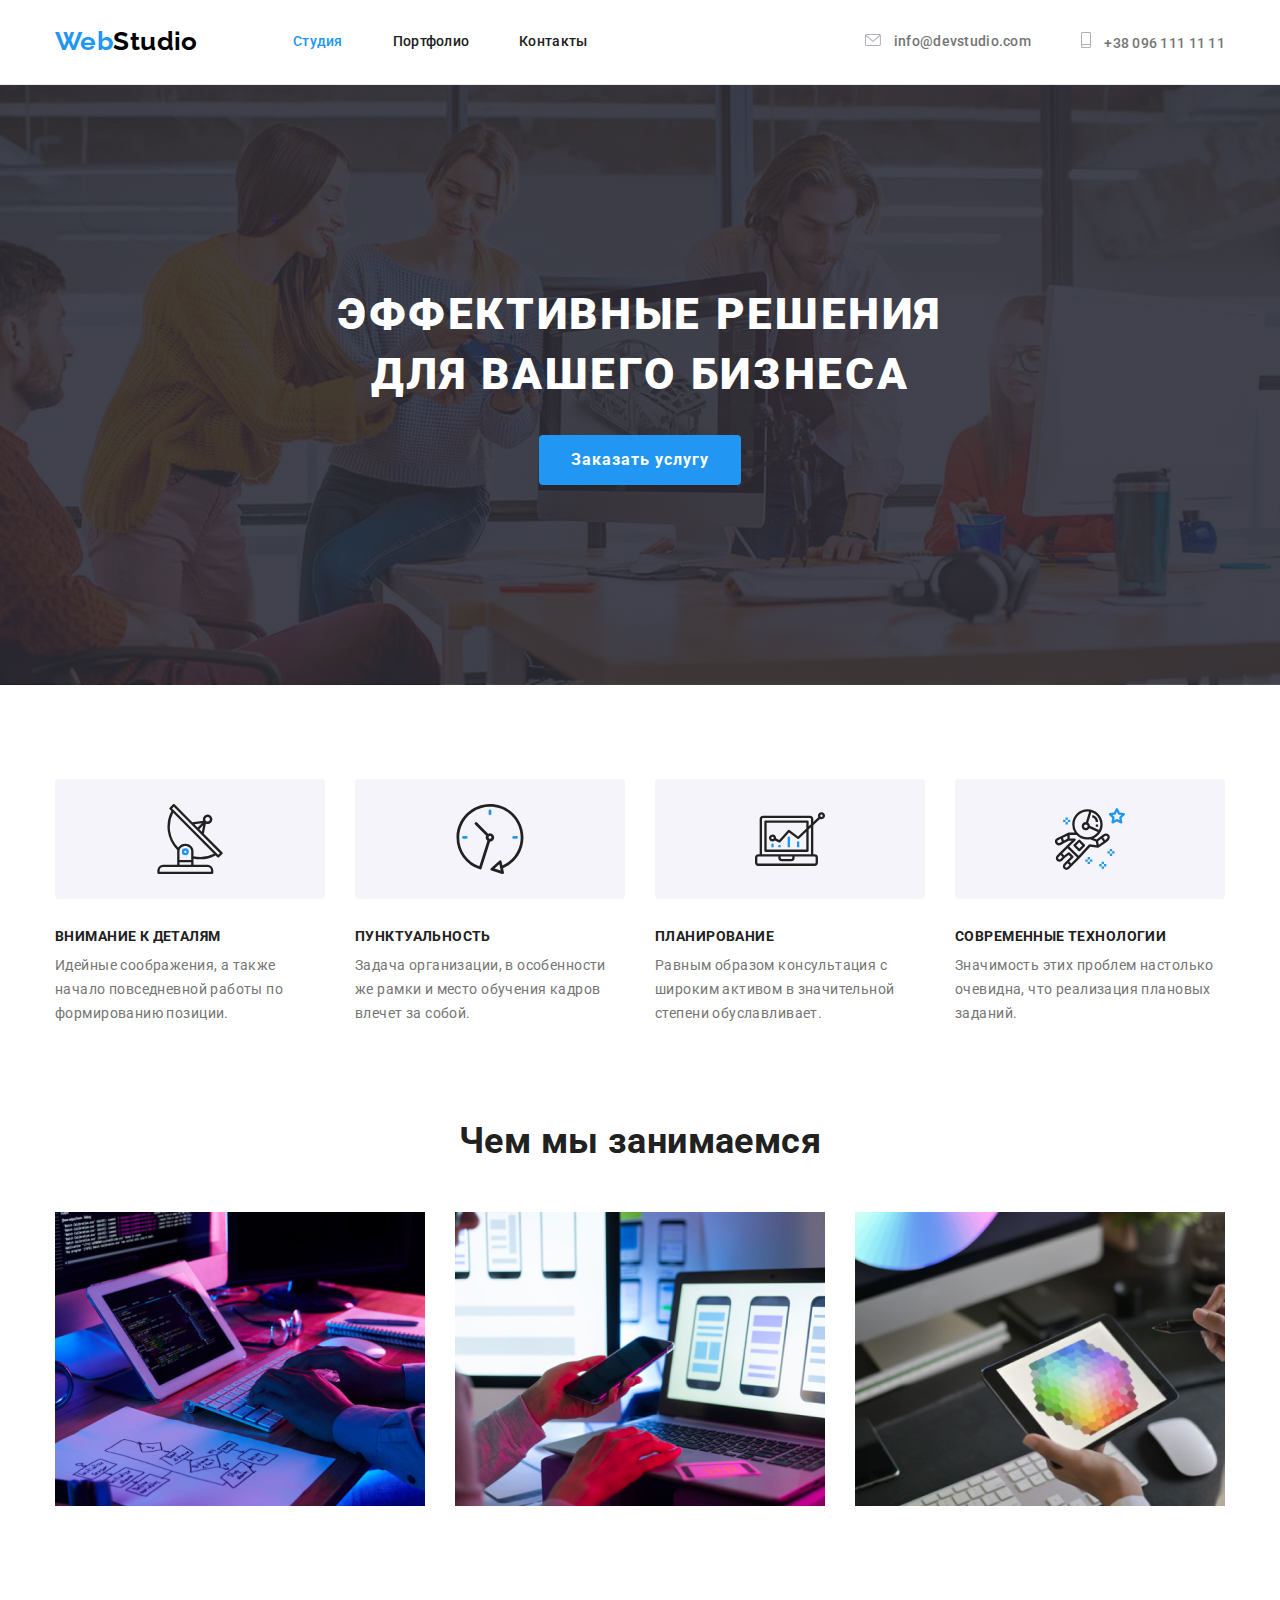
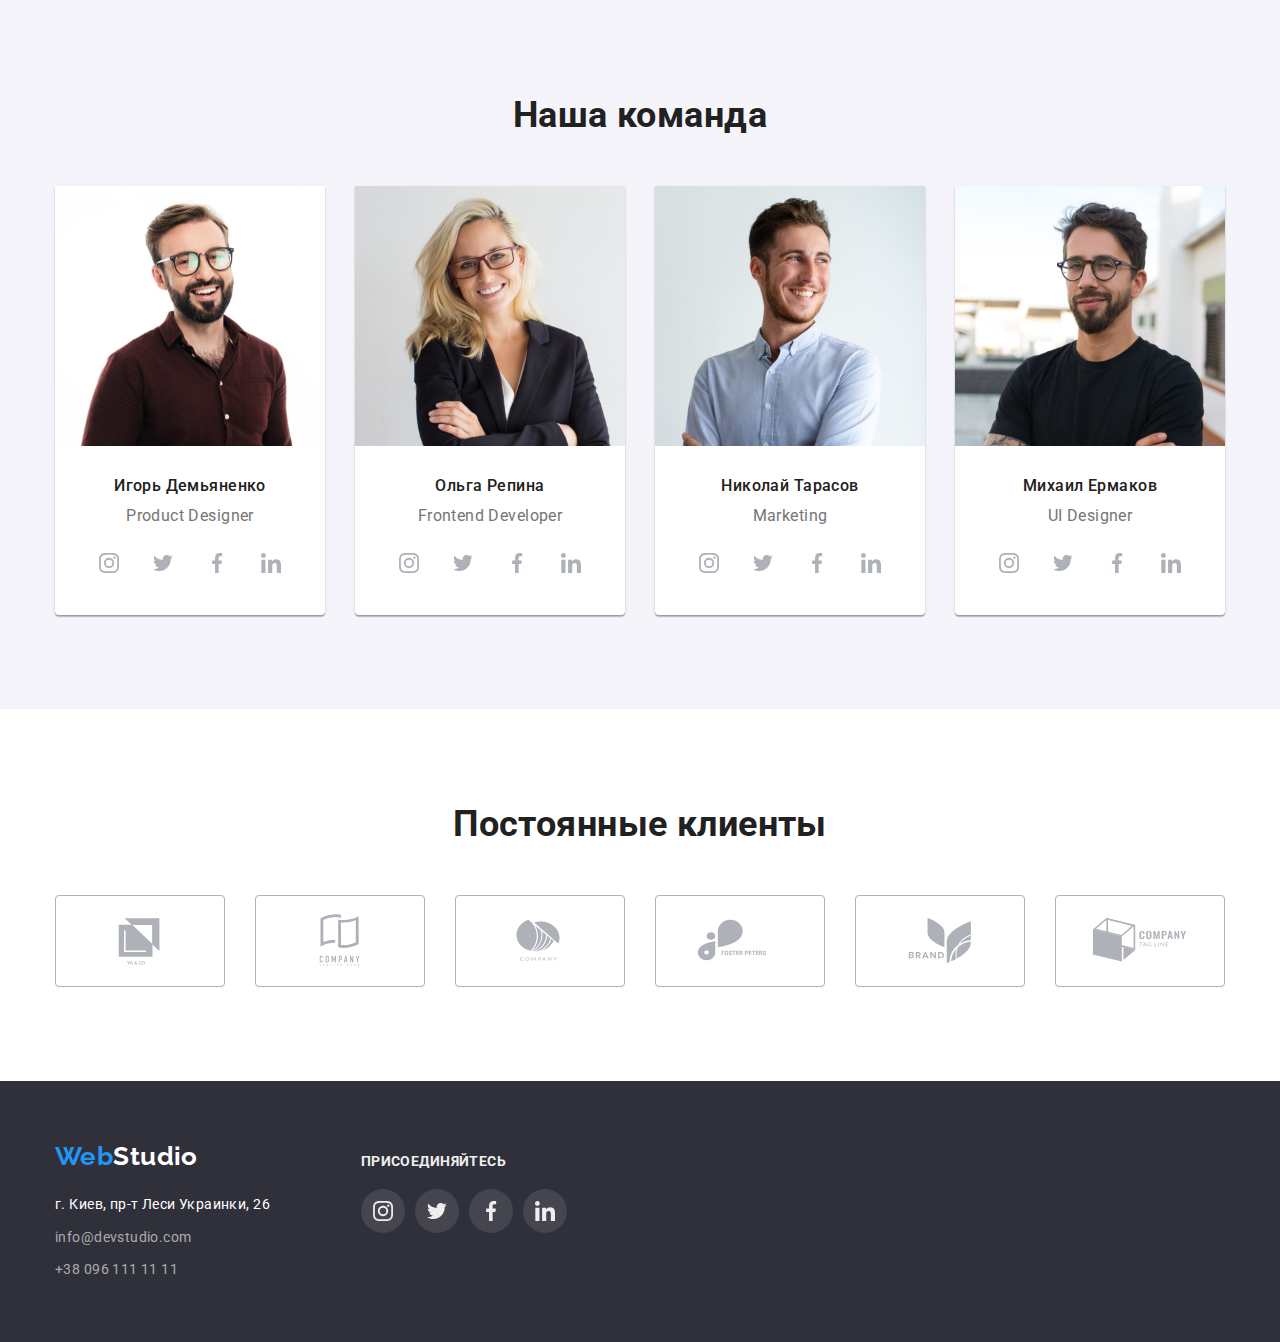
==== index.html @ 447cde43 "Оновив 22.06" ====
<!DOCTYPE html>
<html lang="ru">

<head>
  <meta charset="UTF-8">
  <meta http-equiv="X-UA-Compatible" content="IE=edge">
  <meta name="viewport" content="width=device-width, initial-scale=1.0">
  <title>Document</title>
  <style>
    @import url('https://fonts.googleapis.com/css2?family=Raleway:wght@700&family=Roboto:wght@400;500;700;900&display=swap');
  </style>
  <link rel="stylesheet"
    href="https://cdnjs.cloudflare.com/ajax/libs/modern-normalize/1.1.0/modern-normalize.min.css" />
  <link rel="stylesheet" href="./css/style.css" />
</head>

<body>
  <header class="header">
    <div class="container">
      <!-- Основная навигация -->
      <nav class="nav">
        <a class="logo link" href="./index.html"><span class="logo-text">Web</span>Studio</a>
        <ul class="list">
          <li class="item">
            <a class="link current" href="./index.html">Студия</a>
          </li>
          <li class="item">
            <a class="link" href="./portfolio.html">Портфолио</a>
          </li>
          <li class="item">
            <a class="link" href="#address">Контакты</a>
          </li>
        </ul>
      </nav>
      <ul class="contacts list">
        <li class="item">
          <a class="link" href="mailto:info@devstudio.com">
            <svg class="header-cont" aria-label="Електронна адреса" width="16px" height="12px">
              <use href="./images/icons.svg#icon-envelope"></use>
            </svg>
            info@devstudio.com
          </a>
        </li>
        <li class="item">
          <a class="link" href="tel:+380961111111"> <svg class="header-cont" aria-label="Телефон" width="10px"
              height="16px">
              <use href="./images/icons.svg#icon-smartphone"></use>
            </svg> +38 096 111 11 11</a>
        </li>
      </ul>
    </div>
  </header>
  <main>
    <!--Герой -->
    <section class="hero">
      <div class="container">
        <h1 class="hero-titel">
          Эффективные решения для вашего бизнеса
        </h1>
        <button class="button" type="button">Заказать услугу</button>
      </div>
    </section>
    <!-- Переваги -->
    <section class="section advantages">
      <div class="container">
        <h2 class="hidden">Наши приимущества</h2>
        <ul class="list card-set">
          <li class="item card-set-item">
            <div class="section-card-photo">
              <svg class="card-photo" aria-label="Антена" width="65px" height="70px">
                <use href="./images/icons.svg#icon-antenna"></use>
              </svg>
            </div>
            <h3 class="titel">Внимание к деталям</h3>
            <p class="text">
              Идейные соображения, а также начало повседневной работы по
              формированию позиции.
            </p>
          </li>
          <li class="item card-set-item">
            <div class="section-card-photo">
              <svg class="card-photo" aria-label="Годинник" width="67px" height="70px">
                <use href="./images/icons.svg#icon-clock"></use>
              </svg>
            </div>
            <h3 class="titel">Пунктуальность</h3>
            <p class="text">
              Задача организации, в особенности же рамки и место обучения кадров
              влечет за собой.
            </p>
          </li>
          <li class="item card-set-item">
            <div class="section-card-photo">
              <svg class="card-photo" aria-label="Компютер" width="70px" height="54px">
                <use href="./images/icons.svg#icon-diagram"></use>
              </svg>
            </div>
            <h3 class="titel">Планирование</h3>
            <p class="text">
              Равным образом консультация с широким активом в значительной
              степени обуславливает.
            </p>
          </li>
          <li class="item card-set-item">
            <div class="section-card-photo">
              <svg class="card-photo" aria-label="Астронавт" height="70px" width="70px">
                <use href="./images/icons.svg#icon-astronaut"></use>
              </svg>
            </div>
            <h3 class="titel">Современные технологии</h3>
            <p class="text">
              Значимость этих проблем настолько очевидна, что реализация
              плановых заданий.
            </p>
          </li>
        </ul>
      </div>
    </section>
    <!-- Чим ми займаємося-->
    <section class="section work">
      <div class="container">
        <h2 class="titel">Чем мы занимаемся</h2>
        <ul class="list card-list">
          <li class="item card-list-item">
            <img src="./img/img1.png" alt="Програмист за работой" width="370" height="294" />
          </li>
          <li class="item card-list-item">
            <img src="./img/img2.png" alt="Разработка приложений" width="370" height="294" />
          </li>
          <li class="item card-list-item">
            <img src="./img/img3.png" alt="Веб-дизайн" width="370" height="294" />
          </li>
        </ul>
      </div>
    </section>
    <!-- Команада -->
    <section class="section team">
      <div class="container">
        <h2 class="titel">Наша команда</h2>
        <ul class="list card-set">
          <li class="card card-set-item">
            <img src="./img/img2_4.jpg" alt="Игорь" width="270" />
            <h3 class="titel">Игорь Демьяненко</h3>
            <p class="text">Product Designer</p>

            <div class="info-link">

              <a class="link" href=" "> <svg class="customers-team" aria-label="instagram">
                  <use href="./images/icons.svg#icon-instagram-2"></use>
                </svg>
              </a>

              <a class="link" href=" "> <svg class="customers-team" aria-label="Twitter">
                  <use href="./images/icons.svg#icon-Group"></use>
                </svg>
              </a>

              <a class="link" href=" "> <svg class="customers-team" aria-label="facebook">
                  <use href="./images/icons.svg#icon-facebook"></use>
                </svg>
              </a>

              <a class="link" href=" "> <svg class="customers-team" aria-label="linkedin">
                  <use href="./images/icons.svg#icon-linkedin"></use>
                </svg>
              </a>
            </div>

          </li>

          <li class="card card-set-item">
            <img src="./img/img2_1.jpg" alt="Ольга" width="270" />
            <h3 class="titel">Ольга Репина</h3>
            <p class="text">Frontend Developer</p>

            <div class="info-link">

              <a class="link" href=" "> <svg class="customers-team" aria-label="instagram">
                  <use href="./images/icons.svg#icon-instagram-2"></use>
                </svg>
              </a>

              <a class="link" href=" "> <svg class="customers-team" aria-label="Twitter">
                  <use href="./images/icons.svg#icon-Group"></use>
                </svg>
              </a>

              <a class="link" href=" "> <svg class="customers-team" aria-label="facebook">
                  <use href="./images/icons.svg#icon-facebook"></use>
                </svg>
              </a>

              <a class="link" href=" "> <svg class="customers-team" aria-label="linkedin">
                  <use href="./images/icons.svg#icon-linkedin"></use>
                </svg>
              </a>
            </div>

          </li>
          <li class="card card-set-item">
            <img src="./img/img2_2.jpg" alt="Николай" width="270" />
            <h3 class="titel">Николай Тарасов</h3>
            <p class="text">Marketing</p>

            <div class="info-link">

              <a class="link" href=" "> <svg class="customers-team" aria-label="instagram">
                  <use href="./images/icons.svg#icon-instagram-2"></use>
                </svg>
              </a>

              <a class="link" href=" "> <svg class="customers-team" aria-label="Twitter">
                  <use href="./images/icons.svg#icon-Group"></use>
                </svg>
              </a>

              <a class="link" href=" "> <svg class="customers-team" aria-label="facebook">
                  <use href="./images/icons.svg#icon-facebook"></use>
                </svg>
              </a>

              <a class="link" href=" "> <svg class="customers-team" aria-label="linkedin">
                  <use href="./images/icons.svg#icon-linkedin"></use>
                </svg>
              </a>
            </div>

          </li>
          <li class="card card-set-item">
            <img src="./img/img2_3.jpg" alt="Михаил" width="270" />
            <h3 class="titel">Михаил Ермаков</h3>
            <p class="text">UI Designer</p>

            <div class="info-link">

              <a class="link" href=" "> <svg class="customers-team" aria-label="instagram">
                  <use href="./images/icons.svg#icon-instagram-2"></use>
                </svg>
              </a>

              <a class="link" href=" "> <svg class="customers-team" aria-label="Twitter">
                  <use href="./images/icons.svg#icon-Group"></use>
                </svg>
              </a>

              <a class="link" href=" "> <svg class="customers-team" aria-label="facebook">
                  <use href="./images/icons.svg#icon-facebook"></use>
                </svg>
              </a>

              <a class="link" href=" "> <svg class="customers-team" aria-label="linkedin">
                  <use href="./images/icons.svg#icon-linkedin"></use>
                </svg>
              </a>
            </div>

          </li>
        </ul>
      </div>
    </section>
    <section class="section customers">
      <div class="container">
        <h2 class="titel">Постоянные клиенты</h2>
        <ul class="list">
          <li class="item">
            <a class="link" href=" "> <svg class="customers-link" aria-label="Компанія" width="106px" height="60px">
                <use href="./images/icons.svg#icon-Logo-5"></use>
              </svg>
            </a>
          </li>

          <li class="item">
            <a class="link" href=" "> <svg class="customers-link" aria-label="Компанія" width="106px" height="60px">
                <use href="./images/icons.svg#icon-Logo-4"></use>
              </svg>
            </a>
          </li>

          <li class="item">
            <a class="link" href=" "> <svg class="customers-link" aria-label="Компанія" width="106px" height="60px">
                <use href="./images/icons.svg#icon-Logo-3"></use>
              </svg>
            </a>
          </li>

          <li class="item">
            <a class="link" href=" "> <svg class="customers-link" aria-label="Компанія" width="106px" height="60px">
                <use href="./images/icons.svg#icon-Logo-2"></use>
              </svg>
            </a>
          </li>

          <li class="item">
            <a class="link" href=" "> <svg class="customers-link" aria-label="Компанія" width="106px" height="60px">
                <use href="./images/icons.svg#icon-Logo-1"></use>
              </svg>
            </a>
          </li>

          <li class="item">
            <a class="link" href=" "> <svg class="customers-link" aria-label="Компанія" width="106px" height="60px">
                <use href="./images/icons.svg#icon-Logo"></use>
              </svg>
            </a>
          </li>

        </ul>
      </div>

    </section>
  </main>
  <!-- Футер сайта -->
  <footer class="footer">
    <div class="container">
      <!--Прихований заголовок-->
      <h2 class="hidden">Адрес</h2>
      <section class="footer-flex">
        <div class="footer-flex-block">
          <a class="logo link" href="./index.html"><span class="logo-text">Web</span>Studio</a>
          <address id="address" class="address">
            <p class="text">г. Киев, пр-т Леси Украинки, 26</p>
            <ul class="list">
              <li>
                <a class="link" href="mailto:info@devstudio.com">info@devstudio.com</a>
              </li>
              <li>
                <a class="link" href="tel:+380961111111">+38 096 111 11 11</a>
              </li>
            </ul>
          </address>
        </div>

        <div class="info-link">
          <h2 class="join">присоединяйтесь</h2>
          <ul class="social-links">
            <li class="footer-social">
              <a class="link" href=" "> <svg class="customers-team" aria-label="instagram">
                  <use href="./images/icons.svg#icon-instagram-2"></use>
                </svg>
              </a>
            </li>
            <li class="footer-social">
              <a class="link" href=" "> <svg class="customers-team" aria-label="Twitter">
                  <use href="./images/icons.svg#icon-Group"></use>
                </svg>
              </a>
            </li>
            <li class="footer-social">
              <a class="link" href=" "> <svg class="customers-team" aria-label="facebook">
                  <use href="./images/icons.svg#icon-facebook"></use>
                </svg>
              </a>
            </li>
            <li class="footer-social">
              <a class="link" href=" "> <svg class="customers-team" aria-label="linkedin">
                  <use href="./images/icons.svg#icon-linkedin"></use>
                </svg>
              </a>
            </li>
          </ul>
        </div>
      </section>
    </div>
  </footer>
</body>

</html>
---- css/style.css ----
:root {
  --primary-text-color: #757575;
  --primary-bg-color: #ffffff;
  --secondary-bg-color: #f5f4fa;
  --footer-hero-bg-color: #2f303a;
  --titel-link-color: #212121;
  --accent-color: #2196f3;
  --logo-up-color: #000000;
  --address-secondary-color: rgba(255, 255, 255, 0.6);
  --accent-fill:  #AFB1B8;;
  --colore-info:#eeeeee;
  --button-hero-two:#2196F3;
  --footer-social:rgba(255, 255, 255, 0.1);

/* advantages */
  --items-adv: 4;
  --indent: 30px;

  /* work */
  --items-work: 3;
}

/* Обнулили */
h1,
h2,
h3,
p {
  margin: 0;
  padding: 0;
}
ul {
  list-style: none;
}
a {
  text-decoration: none;
}

/* Загальне */
body {
  color: var(--primary-text-color);
  background-color: var(--primery-bg-color);
  font-family: Roboto, sans-serif;
  font-size: 14px;
  line-height: 1.71;
  letter-spacing: 0.03em;
}


/* списки */
.list {
  list-style: none;
  padding: 0;
  margin: 0;
}

/* ссылки */
.link {
  text-decoration: none;
}

/* заголовки */
.titel {
  color: var(--titel-link-color);

  font-weight: 700;
  font-size: 36px;
  line-height: 1.17;
  text-align: center;
}

.hidden {
  display: none;
}

/* контейнер */
.container {
  margin-right: auto;
  margin-left: auto;
  width: 1200px;
  padding-left: 15px;
  padding-right: 15px;
}

.section {
  padding-top: 94px;
  padding-bottom: 94px;
}

/* Шапка сайта */
.header {
  border-bottom: 1px solid #ececec;
}

.header>.container {
  display: flex;
  justify-content: space-between;
}

.nav {
  display: flex;
  justify-content: space-between;
  align-items: center;
}

.nav>.list {
  display: flex;
  padding: 0px;
}

/* Логотип */
.logo {
  margin-right: 93px;

  color: var(--logo-up-color);

  font-family: Raleway, sans-serif;
  font-weight: 700;
  font-size: 26px;
  line-height: 1.19;
  width: 145px;
  height: 31px;
}

.footer .logo {
  color: var(--primary-bg-color);
}

.logo-text {
  color: var(--accent-color);
}

/* Навигація */
.nav>.list .link {
  display: block;
  padding-top: 32px;
  padding-bottom: 32px;

  color: var(--titel-link-color);

  font-weight: 500;
  font-size: 14px;
  line-height: 1.14;
  letter-spacing: 0.02em;
}

.nav>.list>.item:not(:last-child) {
  margin-right: 50px;
}

.nav>.list .link:hover,
.nav>.list .link:focus{
  color: var(--accent-color);
  fill: var(--accent-color);
}

.nav>.list .link.current {
  color: var(--accent-color);
}

/* Контакти */
.contacts.list {
  display: flex;
  align-items: center;
}

.contacts>.item:not(:last-child) {
  padding-left: 0px;
  margin-right: 50px;
}

.contacts .link {
  display: inline-block;
  padding-top: 32px;
  padding-bottom: 32px;

  color: var(--primary-text-color);

  font-weight: 500;
  font-size: 14px;
  line-height: 1.14;
  letter-spacing: 0.02em;
}

.header>.contact{
margin: 0;
padding: 0;
}
.contacts .link:hover >.header-cont,
.contacts .link:focus >.header-cont{
  fill: var(--accent-color);
}

.contacts .link:hover,
.contacts .link:focus{
  color: var(--accent-color);
}

.header-cont{
  fill:var(--accent-fill);
  margin-right: 10px;
}

/* Герой */
.hero {
  padding: 200px 0;
  margin-right: auto;
  margin-left: auto;

  max-height: 600px;
  max-width: 1600px;
  background-color: var(--footer-hero-bg-color);

    background-image: linear-gradient(rgba(47, 48, 58, 0.8), rgba(47, 48, 58, 0.8)),
  url("../img/hero.jpg");
  background-repeat: no-repeat;
  background-position:center ;
  background-size: cover;

  

}

.hero>.container {
  display: flex;
  flex-direction: column;
  align-items: center;
  justify-content: center;
}

.hero-titel {
  margin-top: 0px;
  margin-bottom: 30px;

  color: var(--primary-bg-color);

  font-weight: 900;
  font-size: 44px;
  width: 696px;
  line-height: 1.36;
  text-align: center;
  letter-spacing: 0.06em;
  text-transform: uppercase;
}

.button {
  padding: 10px 32px;
  border: none;
  border-radius: 4px;

  color: var(--primary-bg-color);
  background-color: var(--accent-color);

  font-family: inherit;
  font-weight: 700;
  font-size: 16px;
  line-height: 1.87;
  letter-spacing: 0.06em;
}

.button:hover,
.button:focus {
  background-color: var(--button-hero-two);
}

/* SVG */
.section-card-photo{
  display: flex;
  justify-content: center;
  align-items: center;
  margin-bottom: 30px;
  /* width: 120;
  height: 270; */
  background-color: #F5F4FA;
  border-radius: 4px;
}
.card-photo {
    display: flex; 
    margin: 25px 0px;
    width: 70px;
    height: 70px;

}
/* сітка із застосуванням flex-box по 4-ри елемента     */
.card-set {
  display: flex;
  margin: calc(-1 * var(--indent) / 2);
}
.card-set-item {
  flex-basis: calc((100% - var(--indent) *  var(--items-adv)) / var(--items-adv));
  margin: calc(var(--indent) / 2);
}

/* Наші переваги  */
.advantages {
  padding-bottom: 0;
}

.advantages .titel {
  margin-bottom: 10px;

  font-weight: 700;
  font-size: 14px;
  line-height: 1.14;
  text-transform: uppercase;
  text-align: start;
}

/* Робота  */
.work>.container>.titel {
margin-bottom: 50px;
}

/* сітка із застосуванням flex-box по 3-ри елемента     */
.card-list {
  display: flex;
  margin: calc(-1 * var(--indent) / 2);
}

.card-list-item {
  flex-basis: calc((100% - var(--indent) *  var(--items-work)) / var(--items-work));
  margin: calc(var(--indent) / 2);
    /* width: 370px; */
}

img {
  display: block;
  max-width: 100%;
  height: auto;
}

/* Команда */
.team {
  background-color: var(--secondary-bg-color);
}

.team .info-link{
  display: flex;
  margin: 16px 32px 30px 32px; 
  padding: 0;
  justify-content:space-between
}


.team  .link{
  display: flex;

  height: 44px;
  width: 44px;
  
  border-radius: 30px;

  fill: var(--accent-fill);

  justify-content: center;
  align-items: center;

}

.team  .link:hover,
.team  .link:focus{
  border-radius: 50%;
  background-color: var(  --accent-color);
  fill: var(--primary-bg-color) ;
}
.team  .customers-team{
  height: 20px;
  width: 20px;
}

.team .titel {
  margin-bottom: 50px;
}

.team>.container .card {
  width: 270px;
}

.card {
  background-color: var(--primary-bg-color);

  box-shadow: 0px 1px 3px rgba(0, 0, 0, 0.12), 0px 1px 1px rgba(0, 0, 0, 0.14), 0px 2px 1px rgba(0, 0, 0, 0.2);
  border-radius: 0px 0px 4px 4px;

}

.card>.titel {
  margin-top: 30px;
  margin-bottom: 10px;

  font-weight: 500;
  font-size: 16px;
  line-height: 1.19;

}

.card>.text {
  font-size: 16px;
  line-height: 1.19;
  text-align: center;
}

/* Постійні клієнти */
.customers .list{
  margin-top: 50px;
  display: flex;
}

.customers .link{
    display: flex;
    width: 170px;
    height: 92px;
    border: 1px solid var(--accent-fill);
    border-radius: 4px;
    justify-content: center;
    align-items: center;
}
.customers .link:hover {
  fill:var(--accent-color);
  border: 1px solid var(--accent-color);
  border-radius: 4px;
}

.customers .link:hover .customers-link{
  fill:var(--accent-color);
}
.customers-link{
  display: block;
  fill: var(--accent-fill);
}
.customers .item:not(:last-child){
margin-right: 30px;
}

/* Футер */
.footer {
  background-color: var(--footer-hero-bg-color);

  padding: 60px 0;
}

.footer>.container {
  display: flex;
  justify-content: center;
  flex-direction: column;
}

.address >.text {  
  margin-top: 20px;
}

.address {
  color: var(--primary-bg-color);
  font-style: normal;
}

.address .link {
  color: var(--address-secondary-color);

  display: inline-block;
  margin-top: 9px;
}

.footer-flex{
  display: flex;
}
.footer .info-link{
  margin: 12px 0px 0px 70px ;
  width: 206px;
  height: 80px;
}
.join{
  margin-bottom: 20px;

  font-family: Roboto, sans-serif;
  font-style: normal;
  font-weight: 700;
  font-size: 14px;
  line-height: 16px;
  letter-spacing: 0.03em;
  text-transform: uppercase;

  color: var(--colore-info);
}

.social-links{
  display: flex;
  flex-wrap: nowrap;
  justify-content: space-between;

  width: 206px;

  margin: 0;
  padding: 0;

}

.social-links .link{
  display: flex;
  align-items: center;
  justify-content: center;

  height: 44px;
  width: 44px;

  border-radius: 50%;
  
  background-color: var(  --footer-social)
}


.social-links .link:hover,
.social-links .link:focus{
  border-radius: 50%;
  background-color: var(  --accent-color);
}

.social-links .customers-team{
  fill: var(--colore-info);

  height: 20px;
  width: 20px;

}
/* .footer-social{
     align-items: center;
      background-position: center;
} */
/*! xvccccccccccccccccccccccccccccccccccccc */
/* Портфолио */
.galerry>.container>.list {
  display: flex;
  justify-content: center;
}

.galerry-list{
  flex-wrap: wrap;
  padding: 0;
}

.galerry .item:not(:last-child) {
  margin-right: 8px;
}

/* кнопки галереї */
.galerry .list{
    margin-bottom: 50px;
}

.galerry-button {
  padding: 6px 22px;
  border-radius: 4px;
  border: none;

  color: var(--titel-link-color);
  background-color: var(--secondary-bg-color);

  font-family: Roboto, sans-serif;
  font-weight: 500;
  font-size: 16px;
  line-height: 1.63;
}

.galerry-button:hover,
.galerry-button:focus {
  color: var(--primary-bg-color);
  background-color: var(--accent-color);
}

/* Карти галереї */
.galerry-card {
  color: var(--primary-text-color);
  font-size: 16px;
  line-height: 1.88;
    /* width: 370px; */
}

.galerry-card:hover,
.galerry-card:focus{
background:  var(--primary-bg-color);
border: 1px solid  var(--colore-info);
box-shadow: 0px 1px 1px rgba(0, 0, 0, 0.12), 0px 4px 4px rgba(0, 0, 0, 0.06), 1px 4px 6px rgba(0, 0, 0, 0.16);
}

.galerry-card .titel {
  margin-bottom: 4px;

  font-weight: 700;
  font-size: 18px;
  line-height: 2;
  letter-spacing: 0.06em;
  text-align: start;
}

.galerry-card>.link {
  color: inherit;
}


.info {
  padding: 20px 24px;
  border-right: 1px solid  var(--colore-info);
  border-left: 1px solid  var(--colore-info);
  border-bottom: 1px solid var(--colore-info);
}
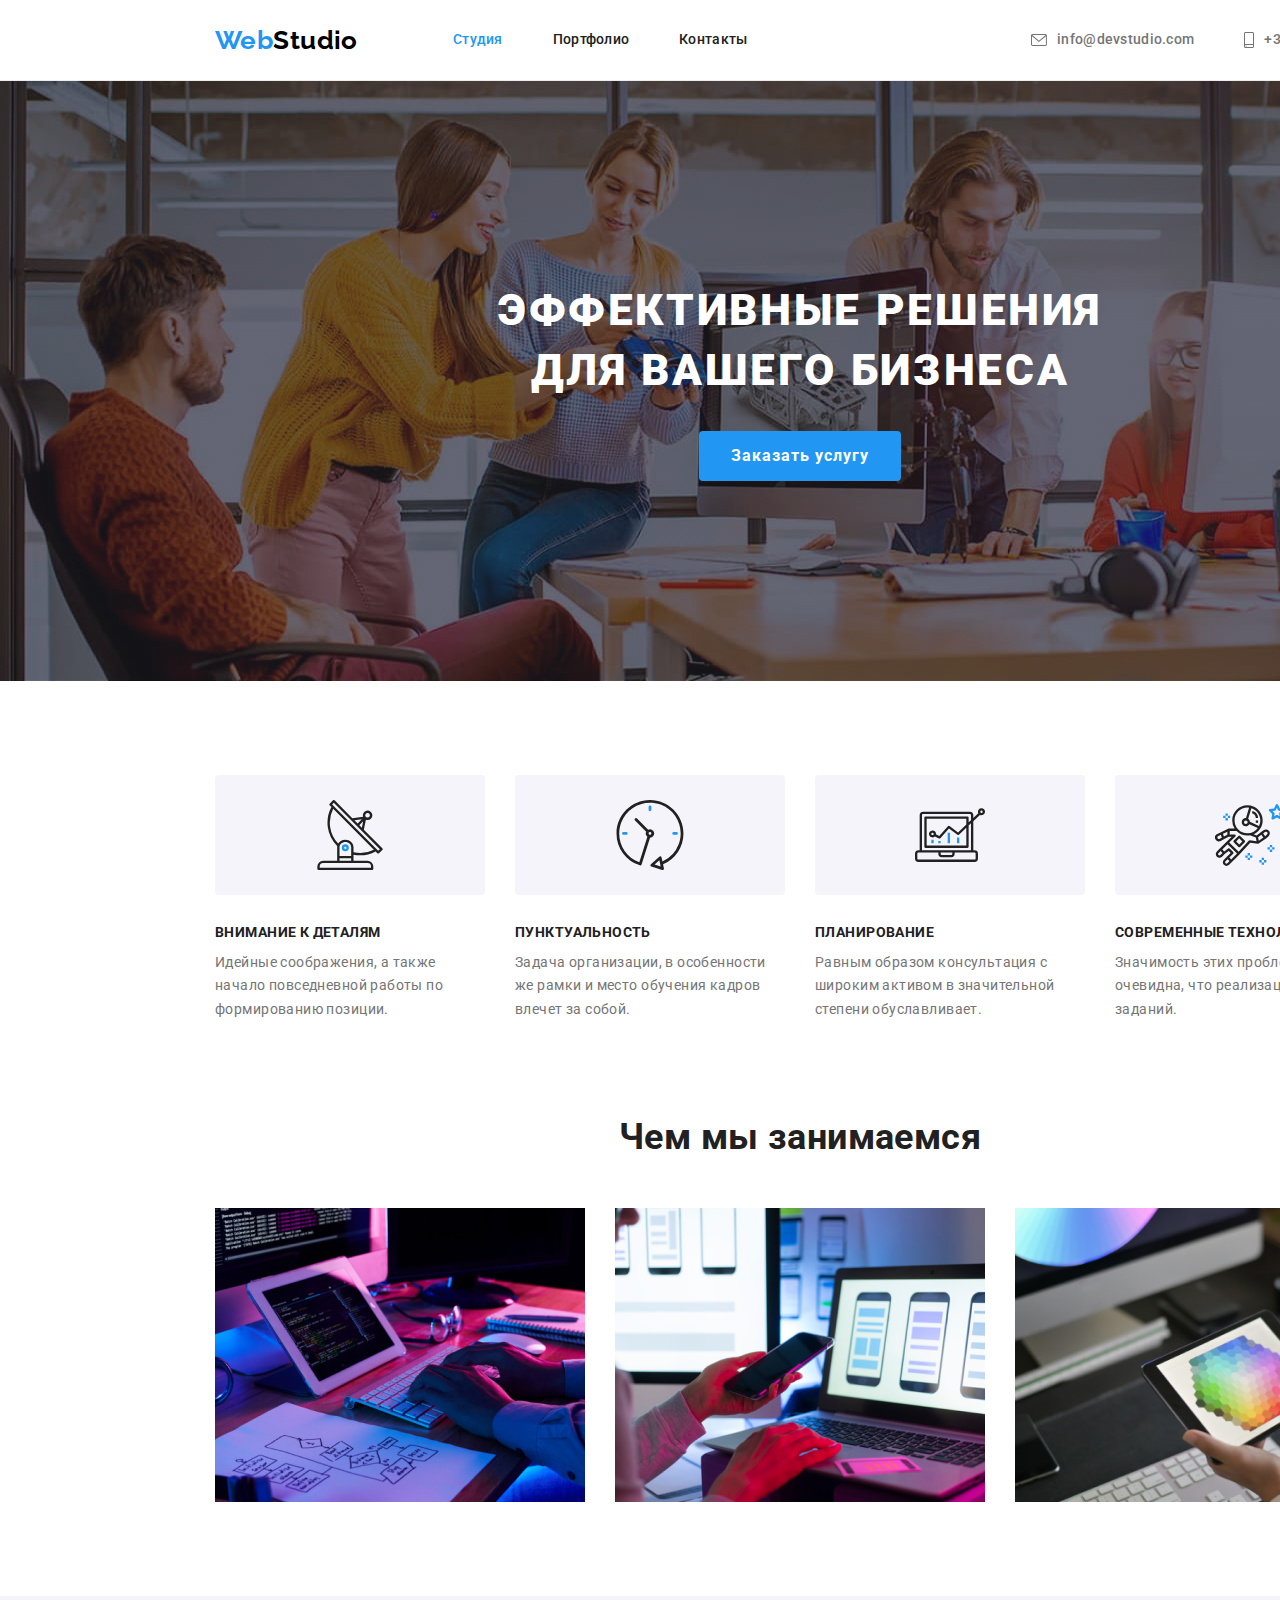
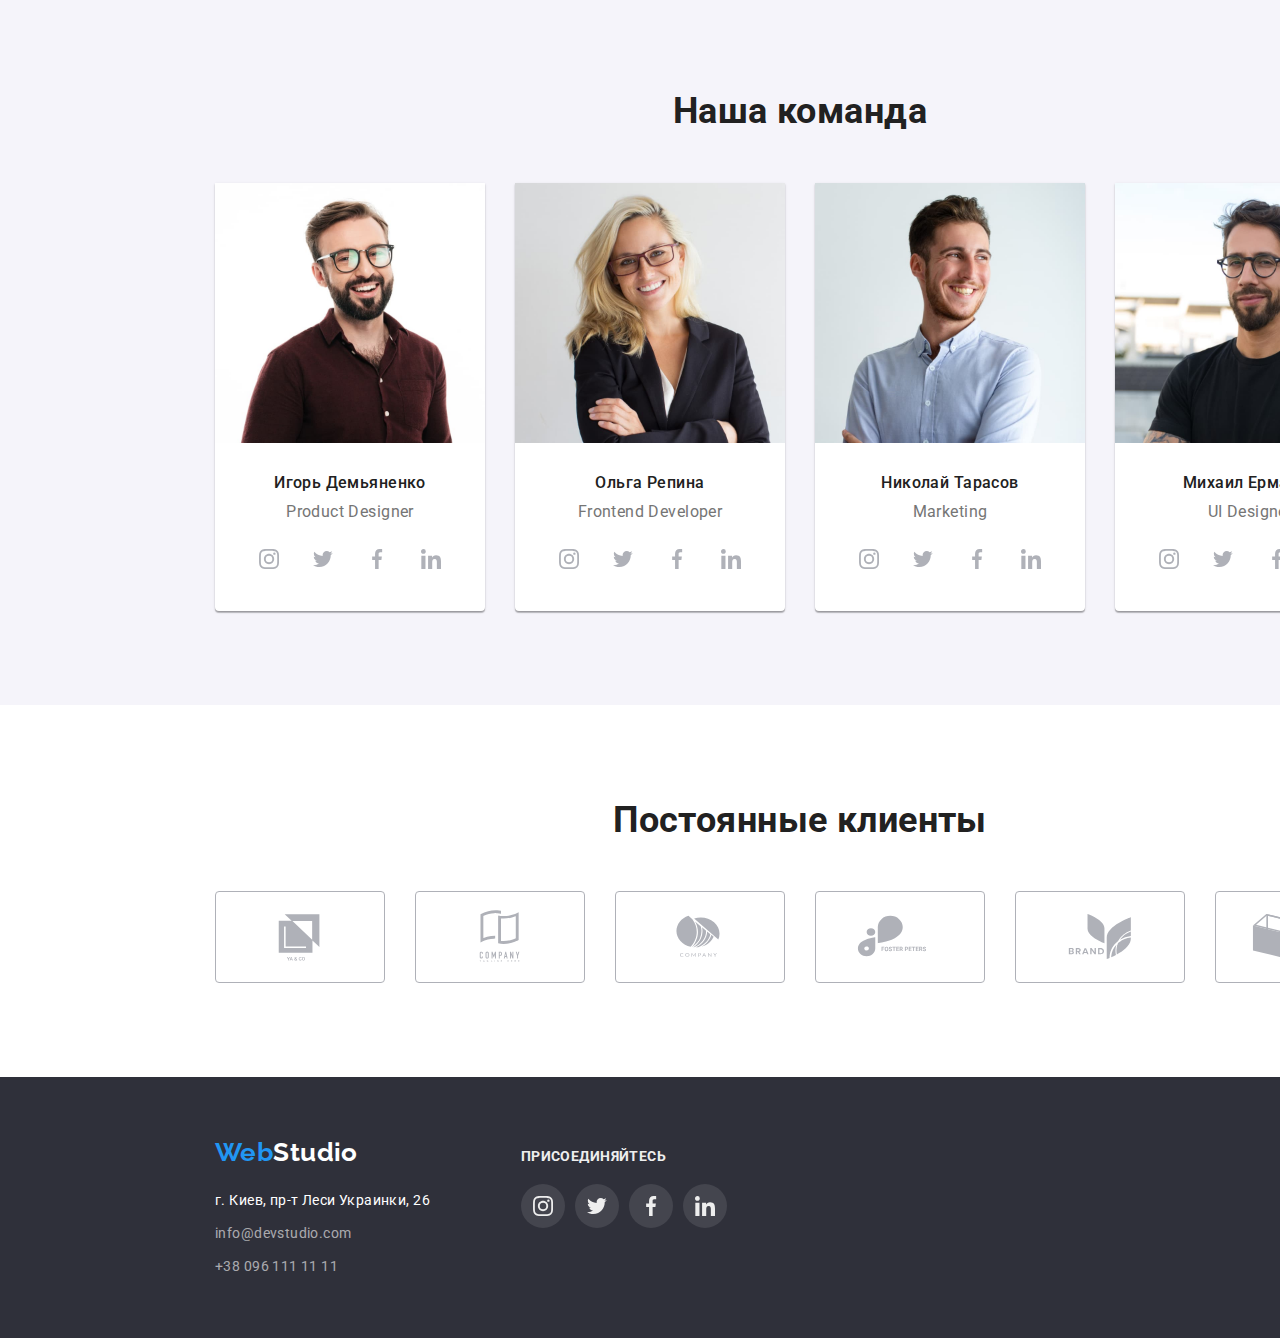
==== commit 40ebabb3: "Оновив 23.06.2022" ====
--- a/index.html
+++ b/index.html
@@ -312,54 +312,50 @@
   <!-- Футер сайта -->
   <footer class="footer">
     <div class="container">
-      <!--Прихований заголовок-->
-      <h2 class="hidden">Адрес</h2>
-      <section class="footer-flex">
-        <div class="footer-flex-block">
-          <a class="logo link" href="./index.html"><span class="logo-text">Web</span>Studio</a>
-          <address id="address" class="address">
-            <p class="text">г. Киев, пр-т Леси Украинки, 26</p>
-            <ul class="list">
-              <li>
-                <a class="link" href="mailto:info@devstudio.com">info@devstudio.com</a>
-              </li>
-              <li>
-                <a class="link" href="tel:+380961111111">+38 096 111 11 11</a>
-              </li>
-            </ul>
-          </address>
-        </div>
-
-        <div class="info-link">
-          <h2 class="join">присоединяйтесь</h2>
-          <ul class="social-links">
-            <li class="footer-social">
-              <a class="link" href=" "> <svg class="customers-team" aria-label="instagram">
-                  <use href="./images/icons.svg#icon-instagram-2"></use>
-                </svg>
-              </a>
+      <div class="footer-flex-block">
+        <a class="logo link" href="./index.html"><span class="logo-text">Web</span>Studio</a>
+        <address id="address" class="address">
+          <p class="text">г. Киев, пр-т Леси Украинки, 26</p>
+          <ul class="list">
+            <li>
+              <a class="link" href="mailto:info@devstudio.com">info@devstudio.com</a>
             </li>
-            <li class="footer-social">
-              <a class="link" href=" "> <svg class="customers-team" aria-label="Twitter">
-                  <use href="./images/icons.svg#icon-Group"></use>
-                </svg>
-              </a>
-            </li>
-            <li class="footer-social">
-              <a class="link" href=" "> <svg class="customers-team" aria-label="facebook">
-                  <use href="./images/icons.svg#icon-facebook"></use>
-                </svg>
-              </a>
-            </li>
-            <li class="footer-social">
-              <a class="link" href=" "> <svg class="customers-team" aria-label="linkedin">
-                  <use href="./images/icons.svg#icon-linkedin"></use>
-                </svg>
-              </a>
+            <li>
+              <a class="link" href="tel:+380961111111">+38 096 111 11 11</a>
             </li>
           </ul>
-        </div>
-      </section>
+        </address>
+      </div>
+
+      <div class="info-link">
+        <b class="join">присоединяйтесь</b>
+        <ul class="social-links">
+          <li class="footer-social">
+            <a class="link" href=" "> <svg class="customers-team" aria-label="instagram">
+                <use href="./images/icons.svg#icon-instagram-2"></use>
+              </svg>
+            </a>
+          </li>
+          <li class="footer-social">
+            <a class="link" href=" "> <svg class="customers-team" aria-label="Twitter">
+                <use href="./images/icons.svg#icon-Group"></use>
+              </svg>
+            </a>
+          </li>
+          <li class="footer-social">
+            <a class="link" href=" "> <svg class="customers-team" aria-label="facebook">
+                <use href="./images/icons.svg#icon-facebook"></use>
+              </svg>
+            </a>
+          </li>
+          <li class="footer-social">
+            <a class="link" href=" "> <svg class="customers-team" aria-label="linkedin">
+                <use href="./images/icons.svg#icon-linkedin"></use>
+              </svg>
+            </a>
+          </li>
+        </ul>
+      </div>
     </div>
   </footer>
 </body>
--- a/css/style.css
+++ b/css/style.css
@@ -11,6 +11,16 @@
   --colore-info:#eeeeee;
   --button-hero-two:#2196F3;
   --footer-social:rgba(255, 255, 255, 0.1);
+  --border-bottom:#ececec;
+  --linear-gradient:rgba(47, 48, 58, 0.4);
+
+  --button-hover-button-box-shadow: 0px 3px 1px rgba(0, 0, 0, 0.1), 0px 1px 2px rgba(0, 0, 0, 0.08), 0px 2px 2px rgba(0, 0, 0, 0.12);
+
+  --card-background-color-box-shadow: 0px 1px 3px rgba(0, 0, 0, 0.12), 0px 1px 1px rgba(0, 0, 0, 0.14), 0px 2px 1px rgba(0, 0, 0, 0.2);
+
+  --galerry-button-hover-box-shadow: 0px 3px 1px rgba(0, 0, 0, 0.1), 0px 1px 2px rgba(0, 0, 0, 0.08), 0px 2px 2px rgba(0, 0, 0, 0.12);
+
+  --galerry-card-hover-box-shadow: 0px 1px 1px rgba(0, 0, 0, 0.12), 0px 4px 4px rgba(0, 0, 0, 0.06), 1px 4px 6px rgba(0, 0, 0, 0.16);
 
 /* advantages */
   --items-adv: 4;
@@ -43,6 +53,9 @@
   font-size: 14px;
   line-height: 1.71;
   letter-spacing: 0.03em;
+  width: 1600px;
+    margin-right: auto;
+  margin-left: auto;
 }
 
 
@@ -88,7 +101,7 @@
 
 /* Шапка сайта */
 .header {
-  border-bottom: 1px solid #ececec;
+  border-bottom: 1px solid var(--border-bottom);
 }
 
 .header>.container {
@@ -169,7 +182,9 @@
 }
 
 .contacts .link {
-  display: inline-block;
+  display: flex;
+  align-items: center;
+
   padding-top: 32px;
   padding-bottom: 32px;
 
@@ -185,8 +200,8 @@
 margin: 0;
 padding: 0;
 }
-.contacts .link:hover >.header-cont,
-.contacts .link:focus >.header-cont{
+.contacts .link:hover ,
+.contacts .link:focus {
   fill: var(--accent-color);
 }
 
@@ -196,7 +211,7 @@
 }
 
 .header-cont{
-  fill:var(--accent-fill);
+  fill:currentColor;
   margin-right: 10px;
 }
 
@@ -210,7 +225,7 @@
   max-width: 1600px;
   background-color: var(--footer-hero-bg-color);
 
-    background-image: linear-gradient(rgba(47, 48, 58, 0.8), rgba(47, 48, 58, 0.8)),
+    background-image: linear-gradient(var(--linear-gradient), var(--linear-gradient)),
   url("../img/hero.jpg");
   background-repeat: no-repeat;
   background-position:center ;
@@ -260,6 +275,7 @@
 .button:hover,
 .button:focus {
   background-color: var(--button-hero-two);
+  box-shadow: var(--button-hover-button-box-shadow);
 }
 
 /* SVG */
@@ -268,14 +284,14 @@
   justify-content: center;
   align-items: center;
   margin-bottom: 30px;
-  /* width: 120;
-  height: 270; */
-  background-color: #F5F4FA;
+
+  background-color: var(--secondary-bg-color);
   border-radius: 4px;
+
+  height: 120px;
 }
 .card-photo {
     display: flex; 
-    margin: 25px 0px;
     width: 70px;
     height: 70px;
 
@@ -319,7 +335,6 @@
 .card-list-item {
   flex-basis: calc((100% - var(--indent) *  var(--items-work)) / var(--items-work));
   margin: calc(var(--indent) / 2);
-    /* width: 370px; */
 }
 
 img {
@@ -378,7 +393,7 @@
 .card {
   background-color: var(--primary-bg-color);
 
-  box-shadow: 0px 1px 3px rgba(0, 0, 0, 0.12), 0px 1px 1px rgba(0, 0, 0, 0.14), 0px 2px 1px rgba(0, 0, 0, 0.2);
+  box-shadow: var(--card-background-color-box-shadow);
   border-radius: 0px 0px 4px 4px;
 
 }
@@ -440,8 +455,7 @@
 
 .footer>.container {
   display: flex;
-  justify-content: center;
-  flex-direction: column;
+  align-items: baseline;
 }
 
 .address >.text {  
@@ -464,11 +478,11 @@
   display: flex;
 }
 .footer .info-link{
-  margin: 12px 0px 0px 70px ;
-  width: 206px;
-  height: 80px;
+  margin: 0px 0px 0px 70px ;
 }
 .join{
+  display: flex;
+
   margin-bottom: 20px;
 
   font-family: Roboto, sans-serif;
@@ -504,14 +518,14 @@
 
   border-radius: 50%;
   
-  background-color: var(  --footer-social)
+  background-color: var(--footer-social)
 }
 
 
 .social-links .link:hover,
 .social-links .link:focus{
   border-radius: 50%;
-  background-color: var(  --accent-color);
+  background-color: var(--accent-color);
 }
 
 .social-links .customers-team{
@@ -521,11 +535,7 @@
   width: 20px;
 
 }
-/* .footer-social{
-     align-items: center;
-      background-position: center;
-} */
-/*! xvccccccccccccccccccccccccccccccccccccc */
+
 /* Портфолио */
 .galerry>.container>.list {
   display: flex;
@@ -564,6 +574,7 @@
 .galerry-button:focus {
   color: var(--primary-bg-color);
   background-color: var(--accent-color);
+  box-shadow: var(--galerry-button-hover-box-shadow);
 }
 
 /* Карти галереї */
@@ -571,14 +582,12 @@
   color: var(--primary-text-color);
   font-size: 16px;
   line-height: 1.88;
-    /* width: 370px; */
 }
 
 .galerry-card:hover,
 .galerry-card:focus{
-background:  var(--primary-bg-color);
-border: 1px solid  var(--colore-info);
-box-shadow: 0px 1px 1px rgba(0, 0, 0, 0.12), 0px 4px 4px rgba(0, 0, 0, 0.06), 1px 4px 6px rgba(0, 0, 0, 0.16);
+  display: block;
+  box-shadow: var(--galerry-card-hover-box-shadow)
 }
 
 .galerry-card .titel {
